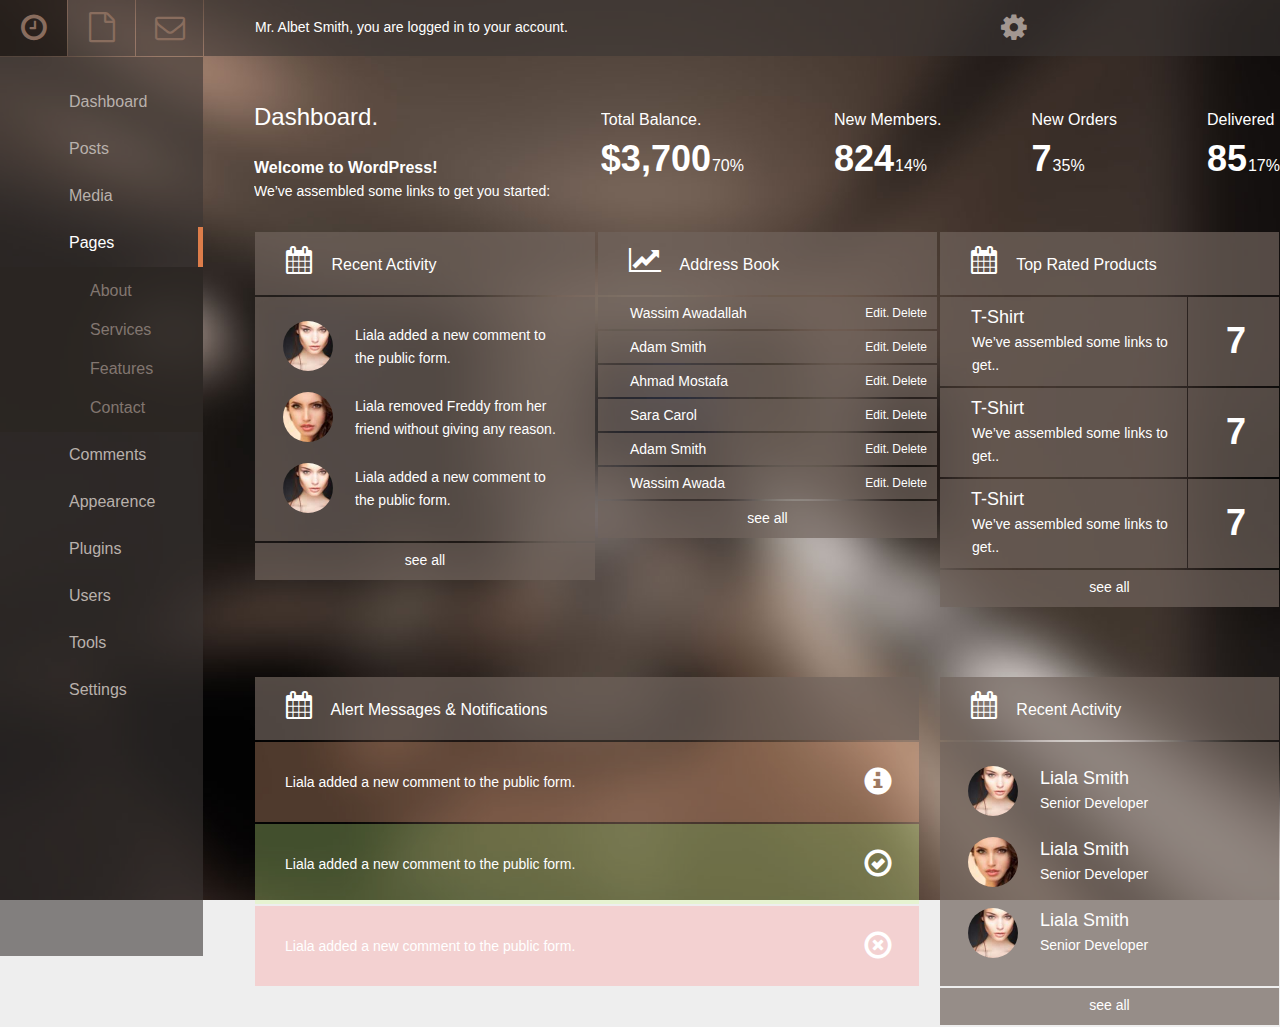
==== index.html @ b03a4c4f "admin_panel_v0.01_alpha" ====
<!DOCTYPE html>
<html>
<head>
	<meta charset="utf-8">
	<meta name="viewport" content="width=device-width, initial-scale=1.0">
	<title>Project Title</title>
	<link rel="stylesheet" href="css/bootstrap.css">
	<link rel="stylesheet" href="css/bootstrap-extended.css">
	<link rel="stylesheet" href="css/main.css">
</head>
<body>
	<div id="wrapper">
		<header id="header">
			<div class="buttons text-center">
				<a href="#" class="fa fa-clock-o"></a>
				<a href="#" class="fa fa-file-o"></a>
				<a href="#" class="fa fa-envelope-o"></a>
			</div>
			<div class="holder">
				<p>Mr. Albet Smith, you are logged in to your account.</p>
				<div class="dropdown text-center">
					<a id="dLabel" class="fa fa-cog" type="button" data-toggle="dropdown" aria-haspopup="true" aria-expanded="false">
					</a>
					<ul class="dropdown-menu" aria-labelledby="dLabel">
						<li><a href="#">Edit Profile</a></li>
						<li><a href="#">Logout</a></li>
					</ul>
				</div>
			</div>
		</header>
		<main id="main">
			<aside id="aside">
				<ul class="navAside">
					<li class="select">
						<a href="#">Dashboard</a>
						<ul class="inner-nav">
							<li><a href="#">About</a></li>
							<li><a href="#">Services</a></li>
							<li><a href="#">Features</a></li>
							<li><a href="#">Contact</a></li>
						</ul>
					</li>
					<li class="select">
						<a href="#">Posts</a>
						<ul class="inner-nav">
							<li><a href="#">About</a></li>
							<li><a href="#">Services</a></li>
							<li><a href="#">Features</a></li>
							<li><a href="#">Contact</a></li>
						</ul>
					</li>
					<li class="select">
						<a href="#">Media</a>
						<ul class="inner-nav">
							<li><a href="#">About</a></li>
							<li><a href="#">Services</a></li>
							<li><a href="#">Features</a></li>
							<li><a href="#">Contact</a></li>
						</ul>
					</li>
					<li class="select active">
						<a href="#">Pages</a>
						<ul class="inner-nav">
							<li><a href="#">About</a></li>
							<li><a href="#">Services</a></li>
							<li><a href="#">Features</a></li>
							<li><a href="#">Contact</a></li>
						</ul>
					</li>
					<li class="select">
						<a href="#">Comments</a>
						<ul class="inner-nav">
							<li><a href="#">About</a></li>
							<li><a href="#">Services</a></li>
							<li><a href="#">Features</a></li>
							<li><a href="#">Contact</a></li>
						</ul>
					</li>
					<li class="select">
						<a href="#">Appearence</a>
						<ul class="inner-nav">
							<li><a href="#">About</a></li>
							<li><a href="#">Services</a></li>
							<li><a href="#">Features</a></li>
							<li><a href="#">Contact</a></li>
						</ul>
					</li>
					<li class="select">
						<a href="#">Plugins</a>
						<ul class="inner-nav">
							<li><a href="#">About</a></li>
							<li><a href="#">Services</a></li>
							<li><a href="#">Features</a></li>
							<li><a href="#">Contact</a></li>
						</ul>
					</li>
					<li class="select">
						<a href="#">Users</a>
						<ul class="inner-nav">
							<li><a href="#">About</a></li>
							<li><a href="#">Services</a></li>
							<li><a href="#">Features</a></li>
							<li><a href="#">Contact</a></li>
						</ul>
					</li>
					<li class="select">
						<a href="#">Tools</a>
						<ul class="inner-nav">
							<li><a href="#">About</a></li>
							<li><a href="#">Services</a></li>
							<li><a href="#">Features</a></li>
							<li><a href="#">Contact</a></li>
						</ul>
					</li>
					<li class="select">
						<a href="#">Settings</a>
						<ul class="inner-nav">
							<li><a href="#">About</a></li>
							<li><a href="#">Services</a></li>
							<li><a href="#">Features</a></li>
							<li><a href="#">Contact</a></li>
						</ul>
					</li>
				</ul>
			</aside>
			<div id="content">
				<header class="hedaerPage">
					<div class="pageCaption">
						<h1>Dashboard.</h1>
						<h3>Welcome to WordPress!</h3>
						<p>We’ve assembled some links to get you started:</p>
					</div>
					<div class="mainFacts">
						<div class="monitoring">
							<h3>Total Balance.</h3>
							<b>$3,700</b><small>70%</small>
						</div>
						<div class="monitoring">
							<h3>New Members.</h3>
							<b>824</b><small>14%</small>
						</div>
						<div class="monitoring">
							<h3>New Orders</h3>
							<b>7</b><small>35%</small>
						</div>
						<div class="monitoring">
							<h3>Delivered</h3>
							<b>85</b><small>17%</small>
						</div>
					</div>
				</header>				
				<div class="tableHolder">
					<table>
						<thead>
							<tr>
								<td colspan="2"><i class="fa fa-calendar"></i> Recent Activity</td>
							</tr> 
						</thead>
						<tfoot class="text-center">
							<tr>
								<td colspan="2"><a href="#">see all</a></td>
							</tr>
						</tfoot>
						<tbody>
							<tr>
								<td>
									<div class="post">
										<img src="images/face1.jpg" alt="">
										<p>Liala added a new comment to the public form.</p>
									</div>
									<div class="post">
										<img src="images/face2.jpg" alt="">
										<p>Liala removed Freddy from her friend without giving any reason.</p>
									</div>
									<div class="post">
										<img src="images/face1.jpg" alt="">
										<p>Liala added a new comment to the public form.</p>
									</div>
								</td>
							</tr>
						</tbody>
					</table>

					<table>
						<thead>
							<tr>
								<td colspan="2"><i class="fa fa-line-chart"></i> Address Book</td>
							</tr> 
						</thead>
						<tfoot class="text-center">
							<tr>
								<td colspan="2"><a href="#">see all</a></td>
							</tr>
						</tfoot>
						<tbody>
							<tr>
								<td>Wassim Awadallah <a href="#">Delete</a><a href="#">Edit. </a></td>
							</tr>
							<tr>
								<td>Adam Smith <a href="#">Delete</a><a href="#">Edit. </a></td>
							</tr>
							<tr>
								<td>Ahmad Mostafa <a href="#">Delete</a><a href="#">Edit. </a></td>
							</tr>
							<tr>
								<td>Sara Carol <a href="#">Delete</a><a href="#">Edit. </a></td>
							</tr>
							<tr>
								<td>Adam Smith <a href="#">Delete</a><a href="#">Edit. </a></td>
							</tr>
							<tr>
								<td>Wassim Awada <a href="#">Delete</a><a href="#">Edit. </a></td>
							</tr>
						</tbody>
					</table>


					<table>
						<thead>
							<tr>
								<td colspan="2"><i class="fa fa-calendar"></i> Top Rated Products</td>
							</tr> 
						</thead>
						<tfoot class="text-center">
							<tr>
								<td colspan="2"><a href="#">see all</a></td>
							</tr>
						</tfoot>
						<tbody>
							<tr>
								<td><big>T-Shirt</big><small>We’ve assembled some links to get..</small></td>
								<td class="num">7</td>
							</tr>
							<tr>
								<td><big>T-Shirt</big><small>We’ve assembled some links to get..</small></td>
								<td class="num">7</td>
							</tr>
							<tr>
								<td><big>T-Shirt</big><small>We’ve assembled some links to get..</small></td>
								<td class="num">7</td>
							</tr>
						</tbody>
					</table>
				</div>
				<div class="informers">
					<table class="alerts">
						<thead>
							<tr>
								<td colspan="2"><i class="fa fa-calendar"></i> Alert Messages &amp; Notifications</td>
							</tr> 
						</thead>
						<tbody>
							<tr>
								<td class="info">Liala added a new comment to the public form.<span class="glyphicon glyphicon-info-sign" aria-hidden="true"></span></td>
							</tr>
							<tr>
								<td class="success">Liala added a new comment to the public form.<span class="glyphicon glyphicon-ok-circle" aria-hidden="true"></span></td>
							</tr>
							<tr>
								<td class="alarm">Liala added a new comment to the public form.<span class="glyphicon glyphicon-remove-circle" aria-hidden="true"></span></td>
							</tr>
						</tbody>
					</table>
					<table>
						<thead>
							<tr>
								<td colspan="2"><i class="fa fa-calendar"></i> Recent Activity</td>
							</tr> 
						</thead>
						<tfoot class="text-center">
							<tr>
								<td colspan="2"><a href="#">see all</a></td>
							</tr>
						</tfoot>
						<tbody>
							<tr>
								<td>
									<div class="post">
										<img src="images/face1.jpg" alt="">
										<p class="name">Liala Smith</p>
										<p>Senior Developer</p>
									</div>
									<div class="post">
										<img src="images/face2.jpg" alt="">
										<p class="name">Liala Smith</p>
										<p>Senior Developer</p>
									</div>
									<div class="post">
										<img src="images/face1.jpg" alt="">
										<p class="name">Liala Smith</p>
										<p>Senior Developer</p>
									</div>
								</td>
							</tr>
						</tbody>
					</table>
				</div>
			</div>
		</main>
	</div>
	<script src="js/jquery-1.11.2.min.js"></script>
	<script src="js/bootstrap.min.js"></script>
	<script src="js/nativemultiple.jquery.min.js"></script>
	<script src="js/jquery.main.js"></script>
	<!--[if lt IE 9]>
    <script src="//html5shiv.googlecode.com/svn/trunk/html5.js"></script>
    <![endif]-->
</body>
</html>
---- css/main.css ----
@import url("../css/bootstrap.css");
@import url("../css/font-awesome.css");
@import url("../css/slider.css");
.clearfix:after {
  content: '';
  display: block;
  clear: both; }

.ellipsis {
  white-space: nowrap;
  /* 1 */
  text-overflow: ellipsis;
  /* 2 */
  overflow: hidden; }

a {
  outline: none !important; }

html, body {
  height: 100%; }

body {
  background-image: url(../images/background.jpg);
  background-attachment: fixed;
  background-size: cover;
  color: #fff;
  font: 14px/23px Arial, Helvetica Neue, Helvetica, sans-serif; }

.a-btn {
  display: inline-block;
  padding: 9px 30px;
  border-radius: 2px;
  font: 14px/23px Arial, Helvetica Neue, Helvetica, sans-serif;
  color: #fff;
  margin-bottom: 10px; }
  .a-btn:hover {
    color: #fff; }
  .a-btn.a-btn-orange {
    background: #9c918a; }
  .a-btn.a-btn-light-orange {
    padding: 9px 30px 6px;
    border-bottom: 3px solid #9c918a;
    background: #b0a7a1; }
    .a-btn.a-btn-light-orange:hover {
      text-decoration: none;
      background: #9c918a; }
  .a-btn.a-btn-lighter-orange {
    color: #433a35;
    padding: 9px 30px 6px;
    border-bottom: 3px solid #9c918a;
    background: #e3e0de; }
    .a-btn.a-btn-lighter-orange:hover {
      text-decoration: none;
      background: #9c918a; }
  .a-btn.a-btn-cyan {
    background: #8a9c9a; }
  .a-btn.a-btn-light-cyan {
    padding: 9px 30px 6px;
    border-bottom: 3px solid #8a9c9a;
    background: #a1b0ae; }
    .a-btn.a-btn-light-cyan:hover {
      text-decoration: none;
      background: #8a9c9a; }
  .a-btn.a-btn-lighter-cyan {
    color: #433a35;
    padding: 9px 30px 6px;
    border-bottom: 3px solid #8a9c9a;
    background: #dee3e3; }
    .a-btn.a-btn-lighter-cyan:hover {
      text-decoration: none;
      background: #8a9c9a; }
  .a-btn.a-btn-violet {
    background: #958a9c; }
  .a-btn.a-btn-light-violet {
    padding: 9px 30px 6px;
    border-bottom: 3px solid #958a9c;
    background: #aaa1b0; }
    .a-btn.a-btn-light-violet:hover {
      text-decoration: none;
      background: #958a9c; }
  .a-btn.a-btn-lighter-violet {
    color: #433a35;
    padding: 9px 30px 6px;
    border-bottom: 3px solid #958a9c;
    background: #e1dee3; }
    .a-btn.a-btn-lighter-violet:hover {
      text-decoration: none;
      background: #958a9c; }
  .a-btn.a-btn-green {
    background: #6b9371; }
  .a-btn.a-btn-light-green {
    padding: 9px 30px 6px;
    border-bottom: 3px solid #6b9371;
    background: #80a988; }
    .a-btn.a-btn-light-green:hover {
      text-decoration: none;
      background: #6b9371; }
  .a-btn.a-btn-lighter-green {
    color: #433a35;
    padding: 9px 30px 6px;
    border-bottom: 3px solid #6b9371;
    background: #b8e1c3; }
    .a-btn.a-btn-lighter-green:hover {
      text-decoration: none;
      background: #6b9371; }
  .a-btn.a-btn-bordered-xs {
    border: 1px solid #9c918a;
    padding: 8px 29px; }
  .a-btn.a-btn-bordered-sm {
    border: 2px solid #9c918a;
    padding: 7px 28px; }
  .a-btn.a-btn-bordered-md {
    border: 3px solid #9c918a;
    padding: 6px 27px; }
  .a-btn.a-btn-bordered-lg {
    border: 5px solid #9c918a;
    padding: 4px 25px; }
  .a-btn.shadow {
    -ms-box-shadow: 0px 2px 0px 0px rgba(66, 58, 53, 0.2);
    -o-box-shadow: 0px 2px 0px 0px rgba(66, 58, 53, 0.2);
    box-shadow: 0px 2px 0px 0px rgba(66, 58, 53, 0.2); }
  .a-btn.a-btn-danger {
    background: #936b6b; }
    .a-btn.a-btn-danger:hover {
      background: #a00; }

.checkbox {
  display: none; }
  .checkbox + label {
    cursor: pointer;
    position: relative;
    width: 21px;
    height: 20px;
    border: 1px solid #9c918a;
    border-radius: 2px;
    -ms-box-shadow: inset 0px 2px 0px 0px rgba(255, 255, 255, 0.05), 0px 2px 0px 0px rgba(66, 58, 53, 0.2);
    -o-box-shadow: inset 0px 2px 0px 0px rgba(255, 255, 255, 0.05), 0px 2px 0px 0px rgba(66, 58, 53, 0.2);
    box-shadow: inset 0px 2px 0px 0px rgba(255, 255, 255, 0.05), 0px 2px 0px 0px rgba(66, 58, 53, 0.2); }
    .checkbox + label:hover:before {
      background: rgba(67, 58, 53, 0.3); }
    .checkbox + label:before {
      content: "";
      width: 9px;
      height: 8px;
      top: 5px;
      left: 5px;
      position: absolute;
      border-radius: 1px; }
  .checkbox:checked + label:before {
    content: "";
    background: #b8e1c3; }

.radio {
  display: none; }
  .radio + label {
    cursor: pointer;
    position: relative;
    width: 20px;
    height: 20px;
    border: 1px solid #9c918a;
    border-radius: 50%;
    -ms-box-shadow: inset 0px 2px 0px 0px rgba(255, 255, 255, 0.05), 0px 2px 0px 0px rgba(66, 58, 53, 0.2);
    -o-box-shadow: inset 0px 2px 0px 0px rgba(255, 255, 255, 0.05), 0px 2px 0px 0px rgba(66, 58, 53, 0.2);
    box-shadow: inset 0px 2px 0px 0px rgba(255, 255, 255, 0.05), 0px 2px 0px 0px rgba(66, 58, 53, 0.2); }
    .radio + label:hover:before {
      background: rgba(67, 58, 53, 0.3); }
    .radio + label:before {
      content: "";
      width: 12px;
      height: 12px;
      position: absolute;
      border-radius: 50%;
      top: 3px;
      left: 3px; }
  .radio:checked + label:before {
    content: "";
    background: #b8e1c3; }

.switch {
  display: none; }
  .switch.switch:checked + label:before {
    right: 0px;
    background: #b8e1c3; }
  .switch.switch + label {
    position: relative;
    display: inline-block;
    overflow: hidden;
    cursor: pointer;
    width: 70px;
    height: 28px;
    padding: 0;
    border: 1px solid #9c918a;
    border-radius: 2px;
    background-color: transparent;
    -webkit-transition: background-color 0.2s ease-in;
    transition: background-color 0.2s ease-in;
    -ms-box-shadow: inset 0px 2px 0px 0px rgba(255, 255, 255, 0.05), 0px 2px 0px 0px rgba(66, 58, 53, 0.2);
    -o-box-shadow: inset 0px 2px 0px 0px rgba(255, 255, 255, 0.05), 0px 2px 0px 0px rgba(66, 58, 53, 0.2);
    box-shadow: inset 0px 2px 0px 0px rgba(255, 255, 255, 0.05), 0px 2px 0px 0px rgba(66, 58, 53, 0.2); }
    .switch.switch + label:before {
      content: "";
      display: block;
      width: 33px;
      height: 22px;
      margin: 2px;
      background: #9c918a;
      position: absolute;
      top: 0;
      bottom: 0;
      right: 31px;
      border-radius: 2px;
      -webkit-transition: all 0.2s ease-in 0s;
      transition: all 0.2s ease-in 0s;
      -ms-box-shadow: 0px 2px 0px 0px rgba(66, 58, 53, 0.2);
      -o-box-shadow: 0px 2px 0px 0px rgba(66, 58, 53, 0.2);
      box-shadow: 0px 2px 0px 0px rgba(66, 58, 53, 0.2); }

#wrapper {
  height: 100%; }

#header {
  font-size: 0;
  line-height: 0; }
  #header a {
    width: 67px;
    line-height: 56px;
    margin-right: 1px;
    font-size: 30px;
    text-decoration: none;
    color: #896d5e;
    background: rgba(59, 54, 51, 0.6); }
    #header a:hover {
      background: rgba(28, 23, 20, 0.8); }
  #header .buttons {
    float: left; }
  #header .holder {
    overflow: hidden;
    font: 14px/23px Arial, Helvetica Neue, Helvetica, sans-serif;
    color: #fff;
    background: rgba(59, 54, 51, 0.6);
    padding-right: 233px; }
    #header .holder p {
      float: left;
      padding: 16px 51px 7px; }
    #header .holder .dropdown {
      position: static;
      float: right;
      cursor: pointer; }
      #header .holder .dropdown a {
        margin-right: 0;
        background: none;
        color: #a29791; }
      #header .holder .dropdown:hover {
        background: rgba(28, 23, 20, 0.8); }
      #header .holder .dropdown.open {
        background: rgba(28, 23, 20, 0.8); }
      #header .holder .dropdown .dropdown-menu {
        border: 0 none;
        border-radius: 0;
        box-shadow: unset;
        left: auto;
        margin: 0;
        padding: 0;
        right: 233px;
        top: auto;
        background: rgba(28, 23, 20, 0.8); }
        #header .holder .dropdown .dropdown-menu a {
          font: 16px/47px Arial, Helvetica Neue, Helvetica, sans-serif;
          width: 100%; }
          #header .holder .dropdown .dropdown-menu a:hover {
            border-right: 5px solid #dd7d4a; }

#main {
  position: relative;
  height: 100%; }

#aside {
  width: 203px;
  margin: 1px 1px 0 0;
  padding: 0;
  position: absolute;
  top: 0;
  bottom: 0;
  left: 0;
  background-color: rgba(59, 54, 51, 0.6); }
  #aside .navAside {
    list-style: none;
    margin: 0;
    padding: 29px 0 0 0; }
    #aside .navAside li {
      margin: 0;
      padding: 0 0 7px 0;
      display: block; }
      #aside .navAside li a {
        font: 16px/47px Arial, Helvetica Neue, Helvetica, sans-serif;
        width: 100%;
        padding: 8px 0 16px 69px;
        background: none;
        color: #b9b1ac;
        outline: none;
        line-height: 1;
        display: block; }
        #aside .navAside li a:focus, #aside .navAside li a:hover {
          text-decoration: none; }
      #aside .navAside li:hover > a {
        border-right: 5px solid #dd7d4a;
        color: #fff; }
    #aside .navAside > li.active > a {
      border-right: 5px solid #dd7d4a;
      color: white; }
    #aside .navAside > li.active .inner-nav {
      display: block; }
    #aside .navAside .icon-li1 {
      background: url(../images/icon_li1.png) no-repeat 30px 6px; }
    #aside .navAside .icon-li2 {
      background: url(../images/icon_li2.png) no-repeat 30px 6px; }
    #aside .navAside .icon-li3 {
      background: url(../images/icon_li3.png) no-repeat 30px 6px; }
    #aside .navAside .icon-li4 {
      background: url(../images/icon_li4.png) no-repeat 30px 6px; }
    #aside .navAside .icon-li5 {
      background: url(../images/icon_li5.png) no-repeat 30px 6px; }
    #aside .navAside .icon-li6 {
      background: url(../images/icon_li6.png) no-repeat 30px 6px; }
    #aside .navAside .icon-li7 {
      background: url(../images/icon_li7.png) no-repeat 30px 6px; }
    #aside .navAside .icon-li8 {
      background: url(../images/icon_li8.png) no-repeat 30px 6px; }
    #aside .navAside .icon-li9 {
      background: url(../images/icon_li9.png) no-repeat 30px 6px; }
    #aside .navAside .icon-li10 {
      background: url(../images/icon_li10.png) no-repeat 30px 6px; }
  #aside .inner-nav {
    display: none;
    list-style: none;
    margin: 0;
    padding: 4px 0;
    background-color: rgba(42, 37, 34, 0.8); }
    #aside .inner-nav li {
      margin: 1px 0;
      padding: 0; }
      #aside .inner-nav li a {
        color: #827670;
        padding: 11px 0 11px 90px;
        border: none; }
        #aside .inner-nav li a:hover {
          text-decoration: underline;
          border: none; }
        #aside .inner-nav li a:active {
          border: none; }

#content {
  padding: 49px 0 0 254px;
  max-width: 1369px;
  margin: 0; }
  #content .hedaerPage {
    overflow: hidden;
    margin: 0 0 17px 0; }
    #content .hedaerPage .pageCaption {
      float: left; }
      #content .hedaerPage .pageCaption h1 {
        margin: 0 0 7px 0;
        padding: 0;
        font-size: 24px;
        line-height: 1; }
      #content .hedaerPage .pageCaption h3 {
        margin: 0 0 0 0;
        padding: 23px 0 3px 0;
        font-size: 16px;
        font-weight: bold; }
    #content .hedaerPage .mainFacts {
      float: right;
      overflow: hidden;
      padding: 6px 0 0 0; }
      #content .hedaerPage .mainFacts .monitoring {
        text-align: left;
        float: left;
        margin: 0 0 0 90px; }
        #content .hedaerPage .mainFacts .monitoring:first-child {
          margin: 0; }
        #content .hedaerPage .mainFacts .monitoring h3 {
          margin: 0 0 12px 0;
          padding: 0;
          font-size: 16px; }
        #content .hedaerPage .mainFacts .monitoring b {
          font-weight: bold;
          font-size: 36px;
          line-height: 1; }
        #content .hedaerPage .mainFacts .monitoring small {
          font-size: 16px;
          margin: 0 0 0 1px;
          line-height: 1; }
  #content .tableHolder {
    font-size: 0;
    margin-bottom: 66px; }
  #content table {
    width: 33.333333%;
    display: inline-table;
    vertical-align: top;
    border-collapse: separate;
    border-spacing: 1px 2px;
    padding-left: 1px;
    font: 14px/32px Arial, Helvetica Neue, Helvetica, sans-serif; }
    #content table:first-child {
      padding-left: 0; }
    #content table i {
      font-size: 28px;
      margin-right: 15px; }
    #content table thead {
      font: 16px/61px Arial, Helvetica Neue, Helvetica, sans-serif; }
      #content table thead td {
        color: #fff;
        padding: 2px 0 0 31px; }
    #content table tfoot a {
      font: 14px/34px Arial, Helvetica Neue, Helvetica, sans-serif;
      color: #fff;
      float: none; }
    #content table tfoot td {
      padding: 0 0 3px 0; }
    #content table tbody {
      padding-right: 16px; }
      #content table tbody a {
        float: right;
        font-size: 12px;
        color: #fff;
        margin-right: 3px; }
        #content table tbody a:first-child {
          margin-right: 0; }
      #content table tbody big {
        display: block;
        font-size: 18px;
        line-height: normal;
        margin: 10px 0px 3px -1px; }
      #content table tbody small {
        font: 14px/23px Arial, Helvetica Neue, Helvetica, sans-serif;
        display: block;
        margin-bottom: 9px; }
      #content table tbody .num {
        padding: 0 33px 0 38px;
        font: 36px/normal Arial, Helvetica Neue, Helvetica, sans-serif;
        font-weight: bold; }
    #content table td {
      color: #fff;
      padding: 0 10px 0 32px;
      background: rgba(112, 100, 93, 0.7); }
    #content table .post {
      width: 100%;
      overflow: hidden;
      margin: 21px 0 0 -4px;
      font: 14px/23px Arial, Helvetica Neue, Helvetica, sans-serif; }
      #content table .post img {
        width: 50px;
        height: 50px;
        border-radius: 50%;
        float: left;
        margin: 0 22px 0 0; }
      #content table .post p {
        margin: 0;
        vertical-align: middle;
        padding: 3px 16px 0 0; }
      #content table .post:first-child {
        margin-top: 24px; }
      #content table .post:last-child {
        margin-bottom: 28px; }
  #content .informers {
    font-size: 0; }
    #content .informers .post p {
      padding: 1px; }
  #content .alerts {
    width: 64.9%;
    margin-right: 1.76%; }
    #content .alerts span {
      font-size: 28px;
      float: right;
      padding: 25px 17px 0; }
    #content .alerts tbody td {
      line-height: 80px;
      padding: 0 10px 0 30px; }
  #content .name {
    font: 18px/23px Arial, Helvetica Neue, Helvetica, sans-serif; }
  #content .info {
    background: rgba(255, 185, 143, 0.3); }
  #content .success {
    background: rgba(212, 255, 143, 0.3); }
  #content .alarm {
    background: rgba(255, 143, 143, 0.3); }
  #content .sectionPage {
    padding: 38px 0 0 0; }
  #content .box-holder {
    display: inline-block;
    vertical-align: top;
    padding: 0 16px 30px 0; }
    #content .box-holder.lg {
      width: 66.5%;
      max-width: 738px; }
    #content .box-holder.sm {
      width: 33.5%;
      max-width: 370px;
      padding: 0 0 30px 0; }
    #content .box-holder > h3 {
      margin: 0 0 2px 0;
      padding: 23px 30px 23px 76px;
      background: rgba(112, 100, 93, 0.5) url(../images/icon_head.png) no-repeat 30px 20px;
      font-size: 16px; }
    #content .box-holder .box-content {
      background-color: rgba(112, 100, 93, 0.5);
      padding: 32px 30px 27px 30px;
      min-height: 299px; }
      #content .box-holder .box-content img {
        display: block;
        height: auto; }
      #content .box-holder .box-content .position1 {
        padding: 0 0 0 10px; }
      #content .box-holder .box-content .position2 {
        padding: 5px 0 0 0; }
      #content .box-holder .box-content .position3 {
        padding: 8px 0 0 0; }
    #content .box-holder .prg-bars {
      list-style: none;
      margin: 0;
      padding: 9px 17px 0 17px; }
      #content .box-holder .prg-bars li {
        padding: 0;
        margin: 0;
        overflow: hidden; }
      #content .box-holder .prg-bars li + li {
        margin: 20px 0 0 0; }
      #content .box-holder .prg-bars h3 {
        font-size: 16px;
        line-height: 31px;
        width: 28%;
        float: left;
        margin: 0;
        padding: 0; }
      #content .box-holder .prg-bars .progresbar {
        width: 72%;
        float: right;
        padding: 1px;
        border: 1px solid #9c918a;
        border-radius: 2px;
        overflow: hidden; }
        #content .box-holder .prg-bars .progresbar .progres {
          float: left;
          line-height: 1;
          height: 27px;
          margin: 0 10px 0 0; }
          #content .box-holder .prg-bars .progresbar .progres.orbar {
            width: 37%;
            background-color: #dd7d4a; }
          #content .box-holder .prg-bars .progresbar .progres.yelbar {
            width: 48.5%;
            background-color: #dddb4a; }
          #content .box-holder .prg-bars .progresbar .progres.bluebar {
            width: 46.1%;
            background-color: #4aaedd; }
          #content .box-holder .prg-bars .progresbar .progres.redbar {
            width: 66%;
            background-color: #dd4a4a; }
        #content .box-holder .prg-bars .progresbar strong {
          display: block;
          font-size: 16px;
          margin: 0;
          padding: 0;
          line-height: 27px;
          font-weight: normal; }
  #content form {
    max-width: 1089px; }
    #content form input, #content form textarea {
      background-color: transparent;
      border: 1px solid #9c918a;
      border-radius: 1px;
      font-size: 14px;
      line-height: 23px;
      color: #fff; }
    #content form input[type='text'] {
      width: 100%;
      margin: 0 0 20px 0;
      padding: 7px 15px 9px; }
    #content form textarea {
      width: 100%;
      height: 259px;
      margin: -1px 0 21px 0;
      padding: 15px; }
    #content form #publish-btn {
      padding: 7px 26px 8px;
      margin: 0 10px 20px 0;
      color: rgba(255, 255, 255, 0.6); }
    #content form #save-btn {
      padding: 7px 17px 8px;
      margin: 0 0 20px 0;
      color: rgba(255, 255, 255, 0.6); }
    #content form #publish-btn:hover, #content form #save-btn:hover {
      color: white;
      border-color: white;
      -ms-box-shadow: inset, 0px, 5px, 4px, #635349;
      -o-box-shadow: inset, 0px, 5px, 4px, #635349;
      box-shadow: inset, 0px, 5px, 4px, #635349; }
    #content form .text-edit {
      list-style: none;
      margin: 0;
      padding: 14px 29px 11px;
      border: 1px solid #9c918a; }
      #content form .text-edit li {
        display: inline-block;
        margin: 0 12px 0 0;
        padding: 0; }
        #content form .text-edit li a {
          display: block;
          width: 16px;
          height: 16px;
          background: url(../images/icon_instrument1.png) no-repeat 0 0;
          outline: none;
          text-decoration: none;
          opacity: 0.8; }
          #content form .text-edit li a:hover {
            text-decoration: none;
            opacity: 1; }
        #content form .text-edit li .icon-instrument2 {
          background: url(../images/icon_instrument2.png) no-repeat 0 0; }
        #content form .text-edit li .icon-instrument3 {
          background: url(../images/icon_instrument3.png) no-repeat 0 0; }
        #content form .text-edit li .icon-instrument4 {
          background: url(../images/icon_instrument4.png) no-repeat 0 0; }
        #content form .text-edit li .icon-instrument5 {
          background: url(../images/icon_instrument5.png) no-repeat 0 0; }
        #content form .text-edit li .icon-instrument6 {
          background: url(../images/icon_instrument6.png) no-repeat 0 0; }
        #content form .text-edit li .icon-instrument7 {
          background: url(../images/icon_instrument7.png) no-repeat 0 0; }
        #content form .text-edit li .icon-instrument8 {
          background: url(../images/icon_instrument8.png) no-repeat 0 0; }
        #content form .text-edit li .icon-instrument9 {
          background: url(../images/icon_instrument9.png) no-repeat 0 0; }
        #content form .text-edit li .icon-instrument10 {
          background: url(../images/icon_instrument10.png) no-repeat 0 0; }
  #content .btnHolder {
    width: 50%;
    font-size: 0; }
    #content .btnHolder .btnHolderInner {
      max-width: 20%;
      display: inline-block;
      padding: 47px 17px 55px; }
  #content .inputHolder {
    height: 300px; }
/*# sourceMappingURL=main.css.map */
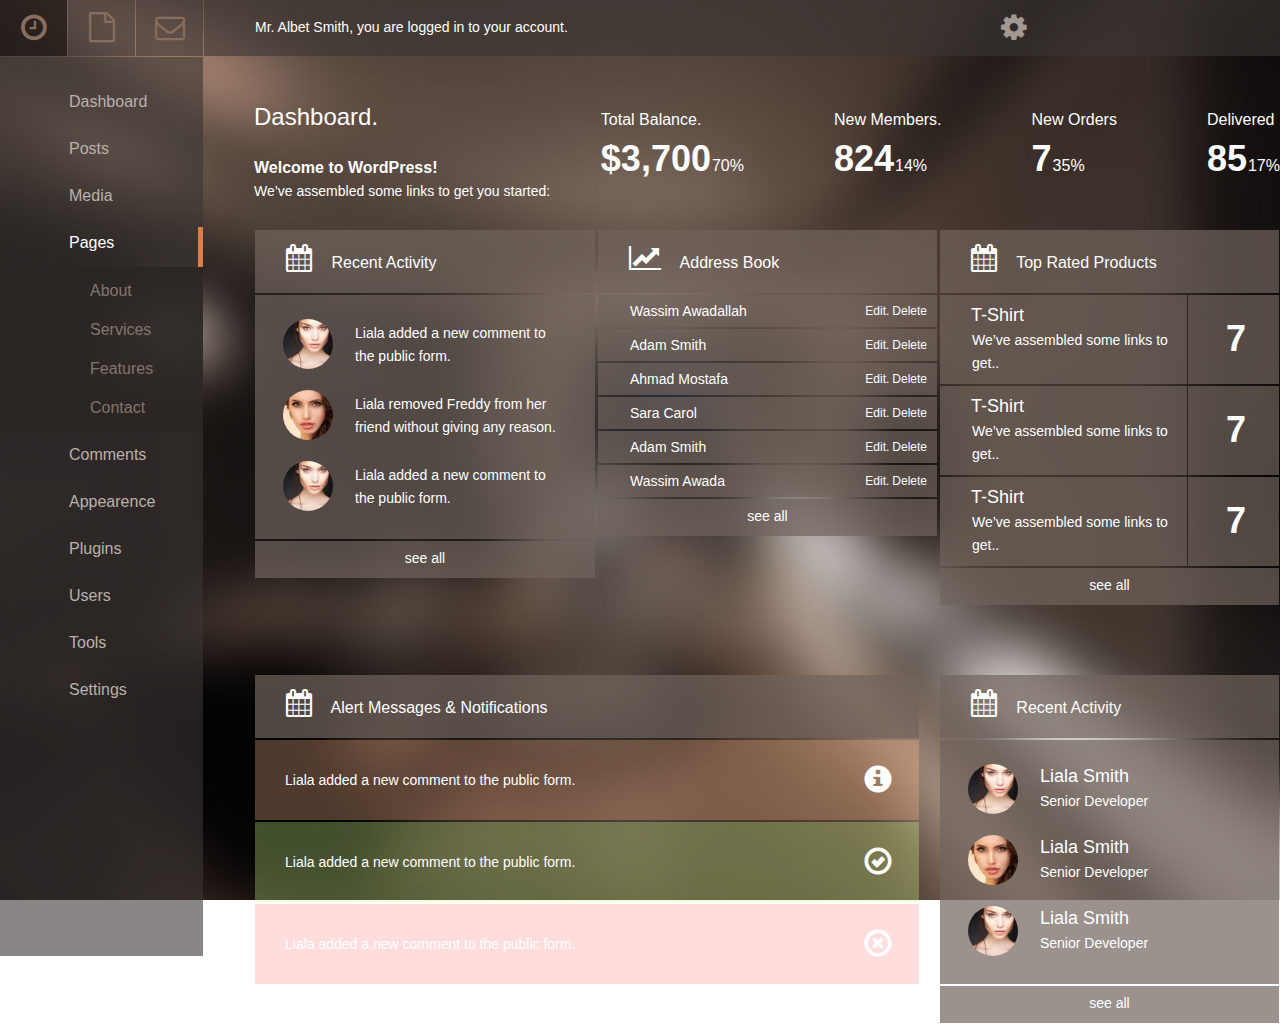
==== commit 3f63f9f2: "finish all sliders" ====
--- a/index.html
+++ b/index.html
@@ -265,7 +265,7 @@
 						<thead>
 							<tr>
 								<td colspan="2"><i class="fa fa-calendar"></i> Recent Activity</td>
-							</tr> 
+							</tr>
 						</thead>
 						<tfoot class="text-center">
 							<tr>
@@ -302,8 +302,5 @@
 	<script src="js/bootstrap.min.js"></script>
 	<script src="js/nativemultiple.jquery.min.js"></script>
 	<script src="js/jquery.main.js"></script>
-	<!--[if lt IE 9]>
-    <script src="//html5shiv.googlecode.com/svn/trunk/html5.js"></script>
-    <![endif]-->
 </body>
 </html>--- a/css/main.css
+++ b/css/main.css
@@ -1,6 +1,6 @@
-@import url("../css/bootstrap.css");
+@import url("../css/bootstrap-extended.css");
 @import url("../css/font-awesome.css");
-@import url("../css/slider.css");
+@import url("../css/jquery-ui.css");
 .clearfix:after {
   content: '';
   display: block;
@@ -20,8 +20,7 @@
   height: 100%; }
 
 body {
-  background-image: url(../images/background.jpg);
-  background-attachment: fixed;
+  background: fixed url(../images/background.jpg);
   background-size: cover;
   color: #fff;
   font: 14px/23px Arial, Helvetica Neue, Helvetica, sans-serif; }
@@ -116,9 +115,9 @@
     border: 5px solid #9c918a;
     padding: 4px 25px; }
   .a-btn.shadow {
-    -ms-box-shadow: 0px 2px 0px 0px rgba(66, 58, 53, 0.2);
-    -o-box-shadow: 0px 2px 0px 0px rgba(66, 58, 53, 0.2);
-    box-shadow: 0px 2px 0px 0px rgba(66, 58, 53, 0.2); }
+    -ms-box-shadow: inset 0px 2px 0px 0px rgba(255, 255, 255, 0.05), 0px 2px 0px 0px rgba(66, 58, 53, 0.2);
+    -o-box-shadow: inset 0px 2px 0px 0px rgba(255, 255, 255, 0.05), 0px 2px 0px 0px rgba(66, 58, 53, 0.2);
+    box-shadow: inset 0px 2px 0px 0px rgba(255, 255, 255, 0.05), 0px 2px 0px 0px rgba(66, 58, 53, 0.2); }
   .a-btn.a-btn-danger {
     background: #936b6b; }
     .a-btn.a-btn-danger:hover {
@@ -179,7 +178,7 @@
 .switch {
   display: none; }
   .switch.switch:checked + label:before {
-    right: 0px;
+    right: 0;
     background: #b8e1c3; }
   .switch.switch + label {
     position: relative;
@@ -214,6 +213,79 @@
       -ms-box-shadow: 0px 2px 0px 0px rgba(66, 58, 53, 0.2);
       -o-box-shadow: 0px 2px 0px 0px rgba(66, 58, 53, 0.2);
       box-shadow: 0px 2px 0px 0px rgba(66, 58, 53, 0.2); }
+
+.ui-widget-content {
+  border: 1px solid #9c918a;
+  height: 11px;
+  background: transparent; }
+
+.slider .ui-widget-header {
+  background: #b8e1c3;
+  height: auto;
+  left: 1px;
+  top: 1px;
+  bottom: 1px;
+  border-radius: 0; }
+
+.slider .ui-slider-handle {
+  width: 15px;
+  height: 19px;
+  border: 0;
+  border-radius: 1px;
+  background: #9c918a;
+  -ms-box-shadow: inset 0px 2px 0px 0px rgba(255, 255, 255, 0.05), 0px 2px 0px 0px rgba(66, 58, 53, 0.2);
+  -o-box-shadow: inset 0px 2px 0px 0px rgba(255, 255, 255, 0.05), 0px 2px 0px 0px rgba(66, 58, 53, 0.2);
+  box-shadow: inset 0px 2px 0px 0px rgba(255, 255, 255, 0.05), 0px 2px 0px 0px rgba(66, 58, 53, 0.2); }
+
+.sliderRange .ui-widget-header {
+  background: rgba(10, 10, 10, 0.5);
+  height: auto;
+  left: 1px;
+  top: 1px;
+  bottom: 1px;
+  border-radius: 0; }
+
+.sliderRange .ui-slider-handle {
+  width: 15px;
+  height: 19px;
+  border: 0;
+  border-radius: 1px;
+  background: #9c918a;
+  -ms-box-shadow: inset 0px 2px 0px 0px rgba(255, 255, 255, 0.05), 0px 2px 0px 0px rgba(66, 58, 53, 0.2);
+  -o-box-shadow: inset 0px 2px 0px 0px rgba(255, 255, 255, 0.05), 0px 2px 0px 0px rgba(66, 58, 53, 0.2);
+  box-shadow: inset 0px 2px 0px 0px rgba(255, 255, 255, 0.05), 0px 2px 0px 0px rgba(66, 58, 53, 0.2); }
+
+.sliderRangeWH .ui-widget-header {
+  background: #5c514a;
+  left: 1px;
+  top: 1px;
+  bottom: 1px;
+  border-radius: 0;
+  height: auto; }
+
+.sliderRangeWH .some {
+  width: 55%;
+  height: auto;
+  background: #dd7d4a;
+  position: absolute;
+  left: 1px;
+  top: 1px;
+  bottom: 1px; }
+  .sliderRangeWH .some:after {
+    height: auto;
+    width: 10px;
+    background: red; }
+
+.sliderRangeWH .ui-slider-handle {
+  width: 1px;
+  background: #5c514a;
+  margin: 0;
+  border: 0;
+  top: 1px;
+  bottom: 1px;
+  right: 2px;
+  height: auto;
+  border-radius: 0; }
 
 #wrapper {
   height: 100%; }
@@ -355,7 +427,7 @@
   margin: 0; }
   #content .hedaerPage {
     overflow: hidden;
-    margin: 0 0 17px 0; }
+    margin: 0 0 15px 0; }
     #content .hedaerPage .pageCaption {
       float: left; }
       #content .hedaerPage .pageCaption h1 {
@@ -430,7 +502,7 @@
         display: block;
         font-size: 18px;
         line-height: normal;
-        margin: 10px 0px 3px -1px; }
+        margin: 10px 0 3px -1px; }
       #content table tbody small {
         font: 14px/23px Arial, Helvetica Neue, Helvetica, sans-serif;
         display: block;
@@ -642,4 +714,96 @@
       padding: 47px 17px 55px; }
   #content .inputHolder {
     height: 300px; }
+  #content .section-posts .form-group {
+    max-width: 1112px;
+    margin: 0 0 0 0;
+    padding: 0; }
+    #content .section-posts .form-group .boxLt {
+      float: left; }
+      #content .section-posts .form-group .boxLt .dropdown {
+        display: inline-block;
+        margin: 0 6px 15px 0; }
+        #content .section-posts .form-group .boxLt .dropdown .a-btn {
+          background-color: transparent;
+          width: 195px;
+          padding: 8px 13px 8px 17px;
+          margin: 0;
+          text-align: left; }
+        #content .section-posts .form-group .boxLt .dropdown .title-dropdw {
+          padding: 0 65px 0 0; }
+        #content .section-posts .form-group .boxLt .dropdown .fa {
+          font-size: 24px;
+          line-height: 15px;
+          vertical-align: middle; }
+      #content .section-posts .form-group .boxLt .a-btn {
+        margin: 0 0 15px 0;
+        padding: 8px 31px; }
+    #content .section-posts .form-group .boxRt {
+      float: right; }
+      #content .section-posts .form-group .boxRt input[type=search] {
+        padding: 8px 13px;
+        width: 195px;
+        margin: 0 10px 15px 0; }
+      #content .section-posts .form-group .boxRt .a-btn {
+        margin: 0 0 15px 0;
+        padding: 8px 21px; }
+  #content .section-posts .table-post {
+    width: 100%;
+    max-width: 1112px;
+    font: 14px/23px Arial, Helvetica Neue, Helvetica, sans-serif;
+    border-spacing: 0 1px;
+    padding: 0; }
+    #content .section-posts .table-post td {
+      padding: 5px;
+      margin: 0;
+      text-align: left;
+      vertical-align: middle;
+      height: 63px; }
+    #content .section-posts .table-post .td-choose {
+      width: 56px;
+      text-align: right; }
+      #content .section-posts .table-post .td-choose label {
+        margin: 8px 4px 0 0; }
+    #content .section-posts .table-post .td-title {
+      width: 254px; }
+    #content .section-posts .table-post .td-author {
+      width: 132px; }
+    #content .section-posts .table-post .td-categories {
+      width: 147px; }
+    #content .section-posts .table-post .td-tags {
+      width: 211px; }
+    #content .section-posts .table-post .td-date {
+      width: 144px; }
+    #content .section-posts .table-post .td-views {
+      width: 125px; }
+    #content .section-posts .table-post .td-delete {
+      width: 45px; }
+    #content .section-posts .table-post thead {
+      padding: 0;
+      margin: 0;
+      background-color: red;
+      font: 14px/23px Arial, Helvetica Neue, Helvetica, sans-serif; }
+    #content .section-posts .table-post tbody {
+      padding: 0;
+      margin: 0; }
+      #content .section-posts .table-post tbody .td-delete .fa {
+        font-size: 15px;
+        float: none; }
+        #content .section-posts .table-post tbody .td-delete .fa:hover, #content .section-posts .table-post tbody .td-delete .fa:focus {
+          text-decoration: none; }
+  #content .section-posts .form-group {
+    max-width: 1112px;
+    margin: 0 0 0 0;
+    padding: 0; }
+    #content .section-posts .form-group .boxLt {
+      float: left; }
+      #content .section-posts .form-group .boxLt .dropdown {
+        display: inline-block;
+        margin: 0 6px 15px 0; }
+        #content .section-posts .form-group .boxLt .dropdown .a-btn {
+          background-color: transparent;
+          width: 195px;
+          padding: 8px 13px 8px 17px;
+          margin: 0;
+          text-align: left; }
 /*# sourceMappingURL=main.css.map */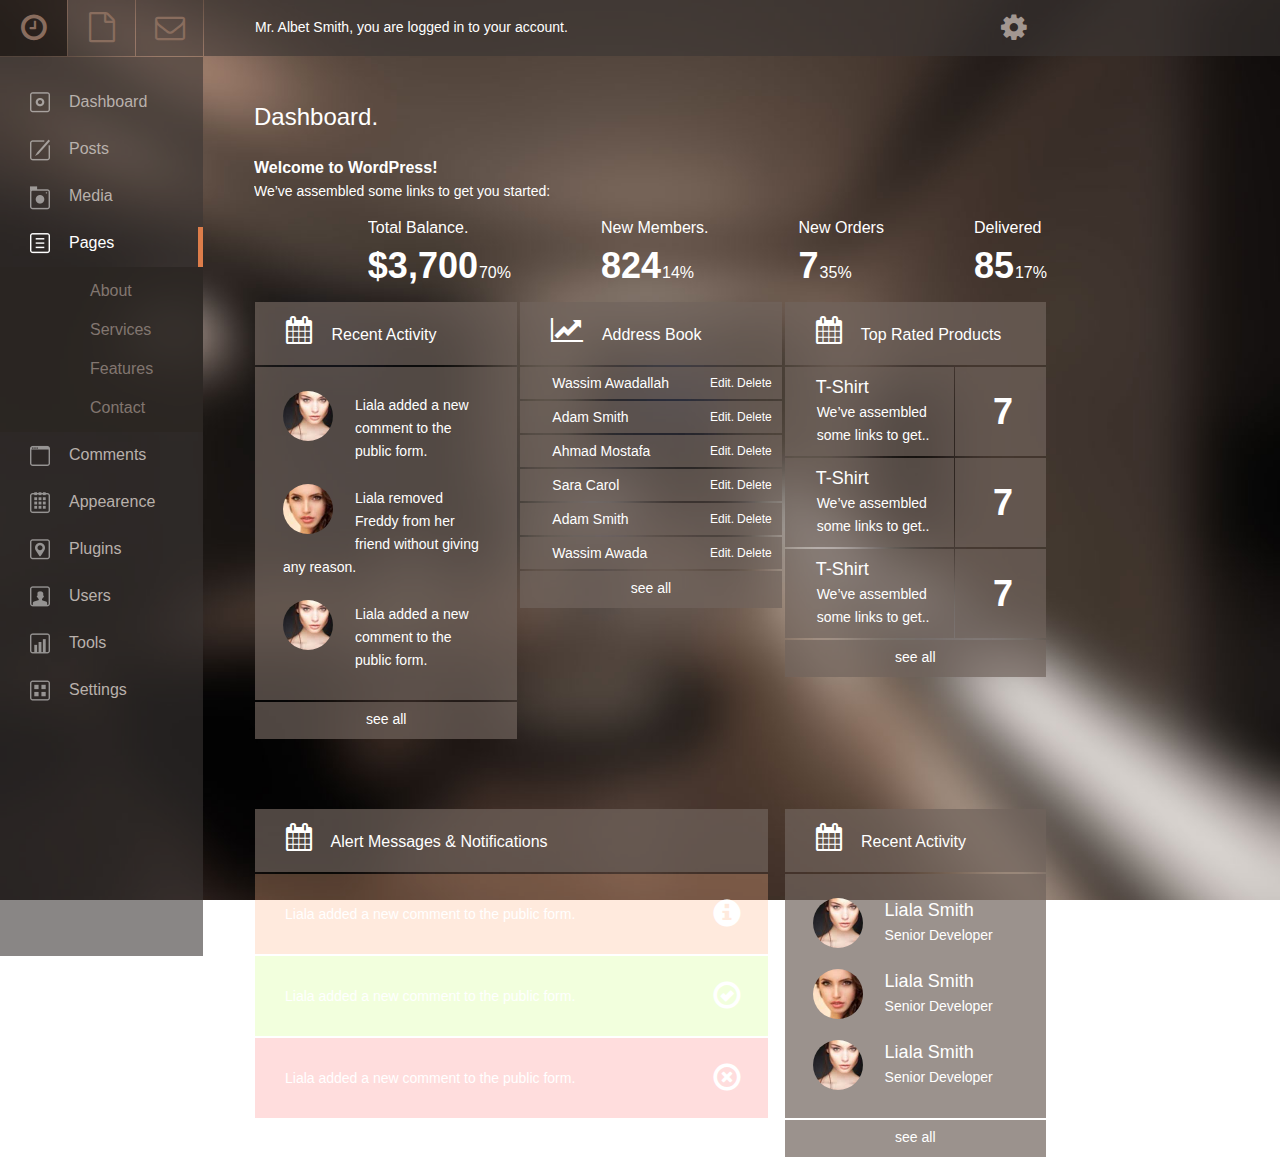
==== commit 43f7b24e: "Fixed width problem for fully responsive model" ====
--- a/index.html
+++ b/index.html
@@ -32,25 +32,25 @@
 			<aside id="aside">
 				<ul class="navAside">
 					<li class="select">
-						<a href="#">Dashboard</a>
-						<ul class="inner-nav">
-							<li><a href="#">About</a></li>
-							<li><a href="#">Services</a></li>
-							<li><a href="#">Features</a></li>
-							<li><a href="#">Contact</a></li>
-						</ul>
-					</li>
-					<li class="select">
-						<a href="#">Posts</a>
-						<ul class="inner-nav">
-							<li><a href="#">About</a></li>
-							<li><a href="#">Services</a></li>
-							<li><a href="#">Features</a></li>
-							<li><a href="#">Contact</a></li>
-						</ul>
-					</li>
-					<li class="select">
-						<a href="#">Media</a>
+						<a class="icon-li1" href="#">Dashboard</a>
+						<ul class="inner-nav">
+							<li><a href="#">About</a></li>
+							<li><a href="#">Services</a></li>
+							<li><a href="#">Features</a></li>
+							<li><a href="#">Contact</a></li>
+						</ul>
+					</li>
+					<li class="select">
+						<a  class="icon-li2" href="#">Posts</a>
+						<ul class="inner-nav">
+							<li><a href="#">About</a></li>
+							<li><a href="#">Services</a></li>
+							<li><a href="#">Features</a></li>
+							<li><a href="#">Contact</a></li>
+						</ul>
+					</li>
+					<li class="select">
+						<a class="icon-li3" href="#">Media</a>
 						<ul class="inner-nav">
 							<li><a href="#">About</a></li>
 							<li><a href="#">Services</a></li>
@@ -59,61 +59,61 @@
 						</ul>
 					</li>
 					<li class="select active">
-						<a href="#">Pages</a>
-						<ul class="inner-nav">
-							<li><a href="#">About</a></li>
-							<li><a href="#">Services</a></li>
-							<li><a href="#">Features</a></li>
-							<li><a href="#">Contact</a></li>
-						</ul>
-					</li>
-					<li class="select">
-						<a href="#">Comments</a>
-						<ul class="inner-nav">
-							<li><a href="#">About</a></li>
-							<li><a href="#">Services</a></li>
-							<li><a href="#">Features</a></li>
-							<li><a href="#">Contact</a></li>
-						</ul>
-					</li>
-					<li class="select">
-						<a href="#">Appearence</a>
-						<ul class="inner-nav">
-							<li><a href="#">About</a></li>
-							<li><a href="#">Services</a></li>
-							<li><a href="#">Features</a></li>
-							<li><a href="#">Contact</a></li>
-						</ul>
-					</li>
-					<li class="select">
-						<a href="#">Plugins</a>
-						<ul class="inner-nav">
-							<li><a href="#">About</a></li>
-							<li><a href="#">Services</a></li>
-							<li><a href="#">Features</a></li>
-							<li><a href="#">Contact</a></li>
-						</ul>
-					</li>
-					<li class="select">
-						<a href="#">Users</a>
-						<ul class="inner-nav">
-							<li><a href="#">About</a></li>
-							<li><a href="#">Services</a></li>
-							<li><a href="#">Features</a></li>
-							<li><a href="#">Contact</a></li>
-						</ul>
-					</li>
-					<li class="select">
-						<a href="#">Tools</a>
-						<ul class="inner-nav">
-							<li><a href="#">About</a></li>
-							<li><a href="#">Services</a></li>
-							<li><a href="#">Features</a></li>
-							<li><a href="#">Contact</a></li>
-						</ul>
-					</li>
-					<li class="select">
-						<a href="#">Settings</a>
+						<a class="icon-li4" href="#">Pages</a>
+						<ul class="inner-nav">
+							<li><a href="#">About</a></li>
+							<li><a href="#">Services</a></li>
+							<li><a href="#">Features</a></li>
+							<li><a href="#">Contact</a></li>
+						</ul>
+					</li>
+					<li class="select">
+						<a class="icon-li5" href="#">Comments</a>
+						<ul class="inner-nav">
+							<li><a href="#">About</a></li>
+							<li><a href="#">Services</a></li>
+							<li><a href="#">Features</a></li>
+							<li><a href="#">Contact</a></li>
+						</ul>
+					</li>
+					<li class="select">
+						<a class="icon-li6" href="#">Appearence</a>
+						<ul class="inner-nav">
+							<li><a href="#">About</a></li>
+							<li><a href="#">Services</a></li>
+							<li><a href="#">Features</a></li>
+							<li><a href="#">Contact</a></li>
+						</ul>
+					</li>
+					<li class="select">
+						<a class="icon-li7" href="#">Plugins</a>
+						<ul class="inner-nav">
+							<li><a href="#">About</a></li>
+							<li><a href="#">Services</a></li>
+							<li><a href="#">Features</a></li>
+							<li><a href="#">Contact</a></li>
+						</ul>
+					</li>
+					<li class="select">
+						<a class="icon-li8" href="#">Users</a>
+						<ul class="inner-nav">
+							<li><a href="#">About</a></li>
+							<li><a href="#">Services</a></li>
+							<li><a href="#">Features</a></li>
+							<li><a href="#">Contact</a></li>
+						</ul>
+					</li>
+					<li class="select">
+						<a class="icon-li9" href="#">Tools</a>
+						<ul class="inner-nav">
+							<li><a href="#">About</a></li>
+							<li><a href="#">Services</a></li>
+							<li><a href="#">Features</a></li>
+							<li><a href="#">Contact</a></li>
+						</ul>
+					</li>
+					<li class="select">
+						<a class="icon-li10" href="#">Settings</a>
 						<ul class="inner-nav">
 							<li><a href="#">About</a></li>
 							<li><a href="#">Services</a></li>
--- a/css/main.css
+++ b/css/main.css
@@ -263,7 +263,7 @@
   border-radius: 0;
   height: auto; }
 
-.sliderRangeWH .some {
+.sliderRangeWH .preRange {
   width: 55%;
   height: auto;
   background: #dd7d4a;
@@ -271,7 +271,7 @@
   left: 1px;
   top: 1px;
   bottom: 1px; }
-  .sliderRangeWH .some:after {
+  .sliderRangeWH .preRange:after {
     height: auto;
     width: 10px;
     background: red; }
@@ -422,9 +422,8 @@
           border: none; }
 
 #content {
-  padding: 49px 0 0 254px;
-  max-width: 1369px;
-  margin: 0; }
+  padding: 49px 233px 0 254px;
+  margin: 0 auto; }
   #content .hedaerPage {
     overflow: hidden;
     margin: 0 0 15px 0; }
@@ -635,76 +634,74 @@
           padding: 0;
           line-height: 27px;
           font-weight: normal; }
-  #content form {
-    max-width: 1089px; }
-    #content form input, #content form textarea {
-      background-color: transparent;
-      border: 1px solid #9c918a;
-      border-radius: 1px;
-      font-size: 14px;
-      line-height: 23px;
-      color: #fff; }
-    #content form input[type='text'] {
-      width: 100%;
-      margin: 0 0 20px 0;
-      padding: 7px 15px 9px; }
-    #content form textarea {
-      width: 100%;
-      height: 259px;
-      margin: -1px 0 21px 0;
-      padding: 15px; }
-    #content form #publish-btn {
-      padding: 7px 26px 8px;
-      margin: 0 10px 20px 0;
-      color: rgba(255, 255, 255, 0.6); }
-    #content form #save-btn {
-      padding: 7px 17px 8px;
-      margin: 0 0 20px 0;
-      color: rgba(255, 255, 255, 0.6); }
-    #content form #publish-btn:hover, #content form #save-btn:hover {
-      color: white;
-      border-color: white;
-      -ms-box-shadow: inset, 0px, 5px, 4px, #635349;
-      -o-box-shadow: inset, 0px, 5px, 4px, #635349;
-      box-shadow: inset, 0px, 5px, 4px, #635349; }
-    #content form .text-edit {
-      list-style: none;
-      margin: 0;
-      padding: 14px 29px 11px;
-      border: 1px solid #9c918a; }
-      #content form .text-edit li {
-        display: inline-block;
-        margin: 0 12px 0 0;
-        padding: 0; }
-        #content form .text-edit li a {
-          display: block;
-          width: 16px;
-          height: 16px;
-          background: url(../images/icon_instrument1.png) no-repeat 0 0;
-          outline: none;
+  #content form input, #content form textarea {
+    background-color: transparent;
+    border: 1px solid #9c918a;
+    border-radius: 1px;
+    font-size: 14px;
+    line-height: 23px;
+    color: #fff; }
+  #content form input[type='text'] {
+    width: 100%;
+    margin: 0 0 20px 0;
+    padding: 7px 15px 9px; }
+  #content form textarea {
+    width: 100%;
+    height: 259px;
+    margin: -1px 0 21px 0;
+    padding: 15px; }
+  #content form #publish-btn {
+    padding: 7px 26px 8px;
+    margin: 0 10px 20px 0;
+    color: rgba(255, 255, 255, 0.6); }
+  #content form #save-btn {
+    padding: 7px 17px 8px;
+    margin: 0 0 20px 0;
+    color: rgba(255, 255, 255, 0.6); }
+  #content form #publish-btn:hover, #content form #save-btn:hover {
+    color: white;
+    border-color: white;
+    -ms-box-shadow: inset 0px, 5px, 4px, #635349;
+    -o-box-shadow: inset 0px, 5px, 4px, #635349;
+    box-shadow: inset 0px, 5px, 4px, #635349; }
+  #content form .text-edit {
+    list-style: none;
+    margin: 0;
+    padding: 14px 29px 11px;
+    border: 1px solid #9c918a; }
+    #content form .text-edit li {
+      display: inline-block;
+      margin: 0 12px 0 0;
+      padding: 0; }
+      #content form .text-edit li a {
+        display: block;
+        width: 16px;
+        height: 16px;
+        background: url(../images/icon_instrument1.png) no-repeat 0 0;
+        outline: none;
+        text-decoration: none;
+        opacity: 0.8; }
+        #content form .text-edit li a:hover {
           text-decoration: none;
-          opacity: 0.8; }
-          #content form .text-edit li a:hover {
-            text-decoration: none;
-            opacity: 1; }
-        #content form .text-edit li .icon-instrument2 {
-          background: url(../images/icon_instrument2.png) no-repeat 0 0; }
-        #content form .text-edit li .icon-instrument3 {
-          background: url(../images/icon_instrument3.png) no-repeat 0 0; }
-        #content form .text-edit li .icon-instrument4 {
-          background: url(../images/icon_instrument4.png) no-repeat 0 0; }
-        #content form .text-edit li .icon-instrument5 {
-          background: url(../images/icon_instrument5.png) no-repeat 0 0; }
-        #content form .text-edit li .icon-instrument6 {
-          background: url(../images/icon_instrument6.png) no-repeat 0 0; }
-        #content form .text-edit li .icon-instrument7 {
-          background: url(../images/icon_instrument7.png) no-repeat 0 0; }
-        #content form .text-edit li .icon-instrument8 {
-          background: url(../images/icon_instrument8.png) no-repeat 0 0; }
-        #content form .text-edit li .icon-instrument9 {
-          background: url(../images/icon_instrument9.png) no-repeat 0 0; }
-        #content form .text-edit li .icon-instrument10 {
-          background: url(../images/icon_instrument10.png) no-repeat 0 0; }
+          opacity: 1; }
+      #content form .text-edit li .icon-instrument2 {
+        background: url(../images/icon_instrument2.png) no-repeat 0 0; }
+      #content form .text-edit li .icon-instrument3 {
+        background: url(../images/icon_instrument3.png) no-repeat 0 0; }
+      #content form .text-edit li .icon-instrument4 {
+        background: url(../images/icon_instrument4.png) no-repeat 0 0; }
+      #content form .text-edit li .icon-instrument5 {
+        background: url(../images/icon_instrument5.png) no-repeat 0 0; }
+      #content form .text-edit li .icon-instrument6 {
+        background: url(../images/icon_instrument6.png) no-repeat 0 0; }
+      #content form .text-edit li .icon-instrument7 {
+        background: url(../images/icon_instrument7.png) no-repeat 0 0; }
+      #content form .text-edit li .icon-instrument8 {
+        background: url(../images/icon_instrument8.png) no-repeat 0 0; }
+      #content form .text-edit li .icon-instrument9 {
+        background: url(../images/icon_instrument9.png) no-repeat 0 0; }
+      #content form .text-edit li .icon-instrument10 {
+        background: url(../images/icon_instrument10.png) no-repeat 0 0; }
   #content .btnHolder {
     width: 50%;
     font-size: 0; }
@@ -715,7 +712,6 @@
   #content .inputHolder {
     height: 300px; }
   #content .section-posts .form-group {
-    max-width: 1112px;
     margin: 0 0 0 0;
     padding: 0; }
     #content .section-posts .form-group .boxLt {
@@ -723,6 +719,19 @@
       #content .section-posts .form-group .boxLt .dropdown {
         display: inline-block;
         margin: 0 6px 15px 0; }
+        #content .section-posts .form-group .boxLt .dropdown .dropdown-menu {
+          padding: 5px 0;
+          margin: 2px 0 0;
+          background-color: #70645d;
+          border: 0;
+          border-radius: 1px;
+          box-shadow: 0 6px 12px rgba(0, 0, 0, 0.175);
+          background-clip: padding-box; }
+          #content .section-posts .form-group .boxLt .dropdown .dropdown-menu a {
+            color: #b9b1ac; }
+          #content .section-posts .form-group .boxLt .dropdown .dropdown-menu a:hover {
+            color: #fff;
+            background-color: #625851; }
         #content .section-posts .form-group .boxLt .dropdown .a-btn {
           background-color: transparent;
           width: 195px;
@@ -749,10 +758,10 @@
         padding: 8px 21px; }
   #content .section-posts .table-post {
     width: 100%;
-    max-width: 1112px;
     font: 14px/23px Arial, Helvetica Neue, Helvetica, sans-serif;
     border-spacing: 0 1px;
-    padding: 0; }
+    padding: 0;
+    margin: 0 0 39px 0; }
     #content .section-posts .table-post td {
       padding: 5px;
       margin: 0;
@@ -781,18 +790,45 @@
     #content .section-posts .table-post thead {
       padding: 0;
       margin: 0;
-      background-color: red;
       font: 14px/23px Arial, Helvetica Neue, Helvetica, sans-serif; }
+      #content .section-posts .table-post thead td {
+        background-color: rgba(112, 100, 93, 0.8); }
     #content .section-posts .table-post tbody {
       padding: 0;
       margin: 0; }
+      #content .section-posts .table-post tbody td {
+        background-color: rgba(112, 100, 93, 0.6); }
+      #content .section-posts .table-post tbody tr:hover td {
+        background-color: rgba(112, 100, 93, 0.4); }
       #content .section-posts .table-post tbody .td-delete .fa {
         font-size: 15px;
         float: none; }
         #content .section-posts .table-post tbody .td-delete .fa:hover, #content .section-posts .table-post tbody .td-delete .fa:focus {
           text-decoration: none; }
+  #content .section-posts .pagination {
+    margin: 0; }
+    #content .section-posts .pagination ul {
+      list-style: none;
+      margin: 0;
+      padding: 0; }
+      #content .section-posts .pagination ul li {
+        padding: 0;
+        margin: 0;
+        float: left;
+        min-width: 34px; }
+        #content .section-posts .pagination ul li a {
+          display: block;
+          line-height: 35px;
+          padding: 0 10px;
+          color: #fff;
+          border: 1px solid #9c918a; }
+      #content .section-posts .pagination ul li + li {
+        margin-left: -1px; }
+      #content .section-posts .pagination ul .prev a {
+        padding: 0 9px 0 13px; }
+      #content .section-posts .pagination ul .next a {
+        padding: 0 25px 0 25px; }
   #content .section-posts .form-group {
-    max-width: 1112px;
     margin: 0 0 0 0;
     padding: 0; }
     #content .section-posts .form-group .boxLt {
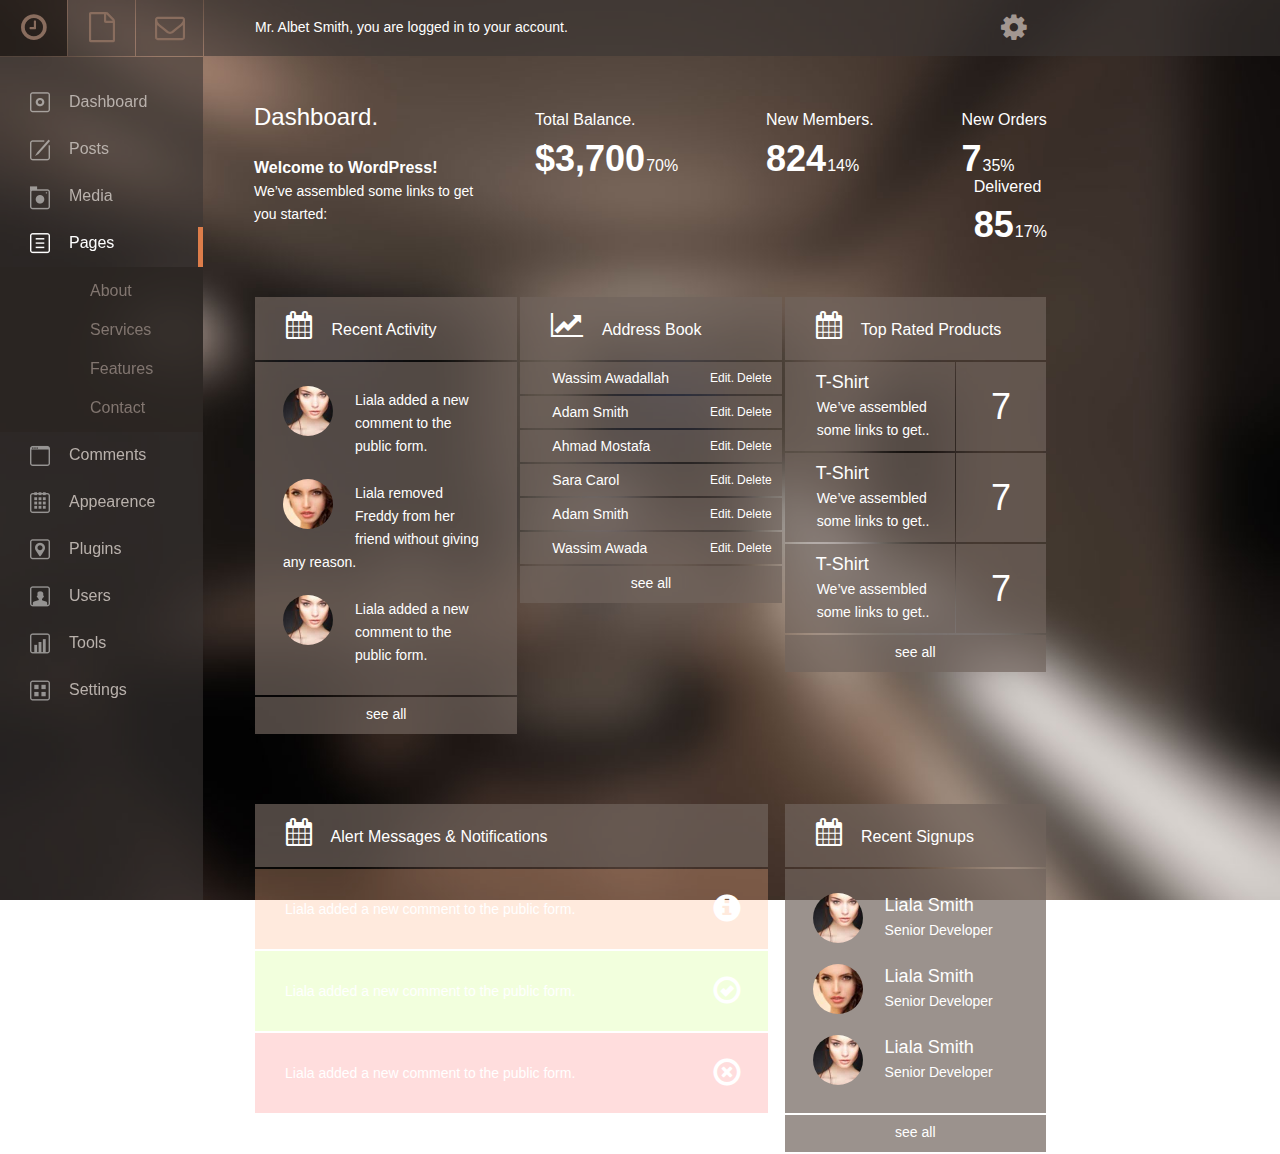
==== commit d5087127: "finish 3&4 pages, fixes bugs" ====
--- a/index.html
+++ b/index.html
@@ -264,7 +264,7 @@
 					<table>
 						<thead>
 							<tr>
-								<td colspan="2"><i class="fa fa-calendar"></i> Recent Activity</td>
+								<td colspan="2"><i class="fa fa-calendar"></i> Recent Signups</td>
 							</tr>
 						</thead>
 						<tfoot class="text-center">
--- a/css/main.css
+++ b/css/main.css
@@ -27,13 +27,21 @@
 
 .a-btn {
   display: inline-block;
+  vertical-align: top;
+  margin: 5px 7px;
   padding: 9px 30px;
   border-radius: 2px;
   font: 14px/23px Arial, Helvetica Neue, Helvetica, sans-serif;
   color: #fff;
-  margin-bottom: 10px; }
+  cursor: pointer;
+  -webkit-user-select: none;
+  -moz-user-select: none;
+  -ms-user-select: none; }
   .a-btn:hover {
     color: #fff; }
+  .a-btn:focus {
+    color: #fff;
+    text-decoration: none; }
   .a-btn.a-btn-orange {
     background: #9c918a; }
   .a-btn.a-btn-light-orange {
@@ -123,13 +131,47 @@
     .a-btn.a-btn-danger:hover {
       background: #a00; }
 
+.a-btn-group {
+  position: relative;
+  display: inline-block;
+  vertical-align: top;
+  font-size: 0;
+  border: 1px solid #9c918a;
+  border-radius: 2px;
+  line-height: 0; }
+  .a-btn-group .a-btn {
+    padding: 10px 25px 9px;
+    border: 0;
+    margin: 0;
+    border-right: 1px solid #9c918a;
+    border-radius: 0; }
+    .a-btn-group .a-btn:last-child {
+      border: 0; }
+    .a-btn-group .a-btn:hover {
+      background: rgba(28, 23, 20, 0.8); }
+  .a-btn-group .active {
+    background: rgba(28, 23, 20, 0.8); }
+
+.input {
+  background-color: transparent;
+  border: 1px solid #9c918a;
+  border-radius: 2px;
+  font: 14px/23px Arial, Helvetica Neue, Helvetica, sans-serif;
+  color: #fff;
+  display: inline-block;
+  vertical-align: top; }
+
 .checkbox {
-  display: none; }
+  display: none;
+  -webkit-user-select: none;
+  -moz-user-select: none;
+  -ms-user-select: none; }
   .checkbox + label {
     cursor: pointer;
     position: relative;
     width: 21px;
     height: 20px;
+    margin: 3px;
     border: 1px solid #9c918a;
     border-radius: 2px;
     -ms-box-shadow: inset 0px 2px 0px 0px rgba(255, 255, 255, 0.05), 0px 2px 0px 0px rgba(66, 58, 53, 0.2);
@@ -150,12 +192,16 @@
     background: #b8e1c3; }
 
 .radio {
-  display: none; }
+  display: none;
+  -webkit-user-select: none;
+  -moz-user-select: none;
+  -ms-user-select: none; }
   .radio + label {
     cursor: pointer;
     position: relative;
     width: 20px;
     height: 20px;
+    margin: 1px;
     border: 1px solid #9c918a;
     border-radius: 50%;
     -ms-box-shadow: inset 0px 2px 0px 0px rgba(255, 255, 255, 0.05), 0px 2px 0px 0px rgba(66, 58, 53, 0.2);
@@ -176,6 +222,9 @@
     background: #b8e1c3; }
 
 .switch {
+  -webkit-user-select: none;
+  -moz-user-select: none;
+  -ms-user-select: none;
   display: none; }
   .switch.switch:checked + label:before {
     right: 0;
@@ -187,6 +236,7 @@
     cursor: pointer;
     width: 70px;
     height: 28px;
+    margin: 8px;
     padding: 0;
     border: 1px solid #9c918a;
     border-radius: 2px;
@@ -217,7 +267,8 @@
 .ui-widget-content {
   border: 1px solid #9c918a;
   height: 11px;
-  background: transparent; }
+  background: transparent;
+  margin: 16px 8px 20px 8px; }
 
 .slider .ui-widget-header {
   background: #b8e1c3;
@@ -256,7 +307,7 @@
   box-shadow: inset 0px 2px 0px 0px rgba(255, 255, 255, 0.05), 0px 2px 0px 0px rgba(66, 58, 53, 0.2); }
 
 .sliderRangeWH .ui-widget-header {
-  background: #5c514a;
+  background: rgba(10, 10, 10, 0.5);
   left: 1px;
   top: 1px;
   bottom: 1px;
@@ -264,7 +315,6 @@
   height: auto; }
 
 .sliderRangeWH .preRange {
-  width: 55%;
   height: auto;
   background: #dd7d4a;
   position: absolute;
@@ -286,6 +336,42 @@
   right: 2px;
   height: auto;
   border-radius: 0; }
+
+.dropdown {
+  display: inline-block;
+  vertical-align: top;
+  color: #c5c4c3;
+  margin: 10px;
+  -webkit-user-select: none;
+  -moz-user-select: none;
+  -ms-user-select: none; }
+  .dropdown .dropdown-toggle {
+    text-decoration: none;
+    margin: 0;
+    padding: 10px 17px 9px 19px; }
+    .dropdown .dropdown-toggle .title-drop {
+      margin-right: 57px; }
+    .dropdown .dropdown-toggle .fa {
+      font-size: 19px; }
+  .dropdown .dropdown-menu {
+    width: 100%;
+    margin: 0;
+    border-radius: 2px;
+    background: transparent;
+    border: 1px solid #9c918a;
+    padding: 0; }
+    .dropdown .dropdown-menu.opaque {
+      background: #3b3633; }
+    .dropdown .dropdown-menu li {
+      border-top: 1px solid #9c918a; }
+      .dropdown .dropdown-menu li:first-child {
+        border-top: 0; }
+    .dropdown .dropdown-menu a {
+      color: #c5c4c3;
+      padding: 10px 18px; }
+      .dropdown .dropdown-menu a:hover {
+        color: #c5c4c3;
+        background: rgba(67, 58, 53, 0.5); }
 
 #wrapper {
   height: 100%; }
@@ -304,20 +390,23 @@
     #header a:hover {
       background: rgba(28, 23, 20, 0.8); }
   #header .buttons {
-    float: left; }
+    position: fixed;
+    z-index: 1500; }
   #header .holder {
     overflow: hidden;
     font: 14px/23px Arial, Helvetica Neue, Helvetica, sans-serif;
     color: #fff;
     background: rgba(59, 54, 51, 0.6);
-    padding-right: 233px; }
+    padding-right: 233px;
+    margin-left: 204px; }
     #header .holder p {
       float: left;
       padding: 16px 51px 7px; }
     #header .holder .dropdown {
       position: static;
       float: right;
-      cursor: pointer; }
+      cursor: pointer;
+      margin: 0; }
       #header .holder .dropdown a {
         margin-right: 0;
         background: none;
@@ -327,18 +416,23 @@
       #header .holder .dropdown.open {
         background: rgba(28, 23, 20, 0.8); }
       #header .holder .dropdown .dropdown-menu {
+        min-width: 167px;
         border: 0 none;
         border-radius: 0;
         box-shadow: unset;
         left: auto;
         margin: 0;
-        padding: 0;
+        padding: 11px 0 15px 27px;
         right: 233px;
         top: auto;
+        width: auto;
         background: rgba(28, 23, 20, 0.8); }
+        #header .holder .dropdown .dropdown-menu li {
+          border: 0; }
         #header .holder .dropdown .dropdown-menu a {
           font: 16px/47px Arial, Helvetica Neue, Helvetica, sans-serif;
-          width: 100%; }
+          width: 100%;
+          padding: 0; }
           #header .holder .dropdown .dropdown-menu a:hover {
             border-right: 5px solid #dd7d4a; }
 
@@ -350,8 +444,8 @@
   width: 203px;
   margin: 1px 1px 0 0;
   padding: 0;
-  position: absolute;
-  top: 0;
+  position: fixed;
+  top: 56px;
   bottom: 0;
   left: 0;
   background-color: rgba(59, 54, 51, 0.6); }
@@ -425,10 +519,11 @@
   padding: 49px 233px 0 254px;
   margin: 0 auto; }
   #content .hedaerPage {
-    overflow: hidden;
     margin: 0 0 15px 0; }
     #content .hedaerPage .pageCaption {
-      float: left; }
+      display: inline-block;
+      width: 30%;
+      margin: 0 -4px 0 0; }
       #content .hedaerPage .pageCaption h1 {
         margin: 0 0 7px 0;
         padding: 0;
@@ -440,13 +535,15 @@
         font-size: 16px;
         font-weight: bold; }
     #content .hedaerPage .mainFacts {
-      float: right;
-      overflow: hidden;
-      padding: 6px 0 0 0; }
+      display: inline-block;
+      width: 70%;
+      padding: 6px 0 0 0;
+      text-align: right;
+      vertical-align: top; }
       #content .hedaerPage .mainFacts .monitoring {
         text-align: left;
-        float: left;
-        margin: 0 0 0 90px; }
+        display: inline-block;
+        margin: 0 0 0 84px; }
         #content .hedaerPage .mainFacts .monitoring:first-child {
           margin: 0; }
         #content .hedaerPage .mainFacts .monitoring h3 {
@@ -463,7 +560,7 @@
           line-height: 1; }
   #content .tableHolder {
     font-size: 0;
-    margin-bottom: 66px; }
+    margin: 51px 0 66px; }
   #content table {
     width: 33.333333%;
     display: inline-table;
@@ -507,9 +604,11 @@
         display: block;
         margin-bottom: 9px; }
       #content table tbody .num {
-        padding: 0 33px 0 38px;
-        font: 36px/normal Arial, Helvetica Neue, Helvetica, sans-serif;
-        font-weight: bold; }
+        font-weight: bold;
+        padding: 0;
+        width: 90px;
+        text-align: center;
+        font: 36px/normal Arial, Helvetica Neue, Helvetica, sans-serif; }
     #content table td {
       color: #fff;
       padding: 0 10px 0 32px;
@@ -556,27 +655,71 @@
   #content .alarm {
     background: rgba(255, 143, 143, 0.3); }
   #content .sectionPage {
-    padding: 38px 0 0 0; }
+    padding-top: 17px;
+    font-size: 0; }
+    #content .sectionPage.graphs {
+      padding-top: 37px; }
+  #content .box-inner {
+    display: inline-block;
+    vertical-align: top;
+    text-align: left;
+    margin: 1px;
+    background: rgba(112, 100, 93, 0.5); }
+    #content .box-inner.buttons {
+      width: 60.7%;
+      padding: 42px 42px 51px; }
+    #content .box-inner.inputs {
+      width: 38.9%;
+      padding: 42px 56px 47px;
+      font: 14px/23px Arial, Helvetica Neue, Helvetica, sans-serif; }
+    #content .box-inner.full {
+      display: block;
+      margin: 1px;
+      padding-top: 20px; }
+      #content .box-inner.full .maindrop {
+        padding: 3px 39px 241px;
+        display: inline-block;
+        vertical-align: top; }
+      #content .box-inner.full .buttongroup {
+        padding: 13px 1px 241px;
+        display: inline-block;
+        vertical-align: top; }
+      #content .box-inner.full .opaquedrop {
+        padding: 3px 39px 241px;
+        display: inline-block;
+        vertical-align: top; }
+    #content .box-inner .checkboxes {
+      padding: 16px 5px 0;
+      display: inline-block;
+      vertical-align: top; }
+    #content .box-inner .radioBtns {
+      padding: 19px 6px 0;
+      display: inline-block;
+      vertical-align: top; }
+    #content .box-inner .sliders {
+      padding-right: 11px; }
   #content .box-holder {
     display: inline-block;
-    vertical-align: top;
-    padding: 0 16px 30px 0; }
+    vertical-align: top; }
+    #content .box-holder.caption {
+      display: block; }
     #content .box-holder.lg {
-      width: 66.5%;
-      max-width: 738px; }
+      min-width: 66.667%;
+      padding: 0 19px 0 0; }
     #content .box-holder.sm {
-      width: 33.5%;
-      max-width: 370px;
+      min-width: 33.333%;
       padding: 0 0 30px 0; }
     #content .box-holder > h3 {
-      margin: 0 0 2px 0;
+      margin: 1px;
       padding: 23px 30px 23px 76px;
       background: rgba(112, 100, 93, 0.5) url(../images/icon_head.png) no-repeat 30px 20px;
-      font-size: 16px; }
+      font-size: 16px;
+      text-align: left; }
     #content .box-holder .box-content {
       background-color: rgba(112, 100, 93, 0.5);
-      padding: 32px 30px 27px 30px;
-      min-height: 299px; }
+      padding: 32px 30px 27px 29px;
+      min-height: 299px;
+      margin: 1px; }
       #content .box-holder .box-content img {
         display: block;
         height: auto; }
@@ -703,143 +846,145 @@
       #content form .text-edit li .icon-instrument10 {
         background: url(../images/icon_instrument10.png) no-repeat 0 0; }
   #content .btnHolder {
-    width: 50%;
-    font-size: 0; }
-    #content .btnHolder .btnHolderInner {
-      max-width: 20%;
-      display: inline-block;
-      padding: 47px 17px 55px; }
+    font-size: 0;
+    max-width: 20%;
+    display: inline-block; }
   #content .inputHolder {
     height: 300px; }
-  #content .section-posts .form-group {
-    margin: 0 0 0 0;
-    padding: 0; }
-    #content .section-posts .form-group .boxLt {
-      float: left; }
-      #content .section-posts .form-group .boxLt .dropdown {
-        display: inline-block;
-        margin: 0 6px 15px 0; }
-        #content .section-posts .form-group .boxLt .dropdown .dropdown-menu {
-          padding: 5px 0;
-          margin: 2px 0 0;
-          background-color: #70645d;
-          border: 0;
-          border-radius: 1px;
-          box-shadow: 0 6px 12px rgba(0, 0, 0, 0.175);
-          background-clip: padding-box; }
-          #content .section-posts .form-group .boxLt .dropdown .dropdown-menu a {
-            color: #b9b1ac; }
-          #content .section-posts .form-group .boxLt .dropdown .dropdown-menu a:hover {
-            color: #fff;
-            background-color: #625851; }
-        #content .section-posts .form-group .boxLt .dropdown .a-btn {
-          background-color: transparent;
-          width: 195px;
-          padding: 8px 13px 8px 17px;
-          margin: 0;
-          text-align: left; }
-        #content .section-posts .form-group .boxLt .dropdown .title-dropdw {
-          padding: 0 65px 0 0; }
-        #content .section-posts .form-group .boxLt .dropdown .fa {
-          font-size: 24px;
-          line-height: 15px;
-          vertical-align: middle; }
-      #content .section-posts .form-group .boxLt .a-btn {
-        margin: 0 0 15px 0;
-        padding: 8px 31px; }
-    #content .section-posts .form-group .boxRt {
-      float: right; }
-      #content .section-posts .form-group .boxRt input[type=search] {
-        padding: 8px 13px;
+  #content .section-posts .boxLt {
+    float: left; }
+    #content .section-posts .boxLt .dropdown {
+      margin: 0 6px 16px 0; }
+      #content .section-posts .boxLt .dropdown .dropdown-menu {
+        box-shadow: 0 6px 12px rgba(0, 0, 0, 0.175); }
+      #content .section-posts .boxLt .dropdown .a-btn {
+        background-color: transparent;
         width: 195px;
-        margin: 0 10px 15px 0; }
-      #content .section-posts .form-group .boxRt .a-btn {
-        margin: 0 0 15px 0;
-        padding: 8px 21px; }
-  #content .section-posts .table-post {
+        padding: 8px 13px 8px 17px;
+        margin: 0;
+        text-align: left; }
+      #content .section-posts .boxLt .dropdown .title-dropdw {
+        padding: 0 65px 0 0; }
+      #content .section-posts .boxLt .dropdown .fa {
+        font-size: 24px;
+        line-height: 15px;
+        vertical-align: middle; }
+    #content .section-posts .boxLt .a-btn {
+      margin: 0 0 14px;
+      padding: 8px 31px; }
+  #content .section-posts .boxRt {
+    float: right; }
+    #content .section-posts .boxRt input[type=search] {
+      padding: 8px 13px;
+      width: 195px;
+      margin: 0 10px 16px 0; }
+    #content .section-posts .boxRt .a-btn {
+      margin: 0 0 16px 0;
+      padding: 8px 21px; }
+  #content .table-post {
     width: 100%;
     font: 14px/23px Arial, Helvetica Neue, Helvetica, sans-serif;
     border-spacing: 0 1px;
     padding: 0;
     margin: 0 0 39px 0; }
-    #content .section-posts .table-post td {
+    #content .table-post td {
       padding: 5px;
       margin: 0;
       text-align: left;
       vertical-align: middle;
       height: 63px; }
-    #content .section-posts .table-post .td-choose {
+    #content .table-post .td-choose {
       width: 56px;
       text-align: right; }
-      #content .section-posts .table-post .td-choose label {
+      #content .table-post .td-choose label {
         margin: 8px 4px 0 0; }
-    #content .section-posts .table-post .td-title {
+    #content .table-post .td-title {
       width: 254px; }
-    #content .section-posts .table-post .td-author {
+    #content .table-post .td-author {
       width: 132px; }
-    #content .section-posts .table-post .td-categories {
+    #content .table-post .td-categories {
       width: 147px; }
-    #content .section-posts .table-post .td-tags {
+    #content .table-post .td-tags {
       width: 211px; }
-    #content .section-posts .table-post .td-date {
+    #content .table-post .td-date {
       width: 144px; }
-    #content .section-posts .table-post .td-views {
+    #content .table-post .td-views {
       width: 125px; }
-    #content .section-posts .table-post .td-delete {
+    #content .table-post .td-delete {
       width: 45px; }
-    #content .section-posts .table-post thead {
+    #content .table-post thead {
       padding: 0;
       margin: 0;
       font: 14px/23px Arial, Helvetica Neue, Helvetica, sans-serif; }
-      #content .section-posts .table-post thead td {
+      #content .table-post thead td {
         background-color: rgba(112, 100, 93, 0.8); }
-    #content .section-posts .table-post tbody {
+    #content .table-post tbody {
       padding: 0;
       margin: 0; }
-      #content .section-posts .table-post tbody td {
+      #content .table-post tbody td {
         background-color: rgba(112, 100, 93, 0.6); }
-      #content .section-posts .table-post tbody tr:hover td {
+      #content .table-post tbody tr:hover td {
         background-color: rgba(112, 100, 93, 0.4); }
-      #content .section-posts .table-post tbody .td-delete .fa {
+      #content .table-post tbody .td-delete .fa {
         font-size: 15px;
         float: none; }
-        #content .section-posts .table-post tbody .td-delete .fa:hover, #content .section-posts .table-post tbody .td-delete .fa:focus {
-          text-decoration: none; }
-  #content .section-posts .pagination {
-    margin: 0; }
-    #content .section-posts .pagination ul {
+        #content .table-post tbody .td-delete .fa:hover, #content .table-post tbody .td-delete .fa:focus {
+          text-decoration: none;
+          color: #f00; }
+  #content .feedback {
+    padding-right: 24px; }
+  #content .textHolder {
+    width: 33.333%;
+    display: inline-block;
+    vertical-align: top;
+    margin: 20px 0 0 -4px;
+    padding-right: 30px; }
+    #content .textHolder p {
+      text-align: justify; }
+    #content .textHolder:first-child {
+      margin-left: 0; }
+    #content .textHolder:last-child {
+      padding: 0; }
+  #content .pagination {
+    margin: 0;
+    border: 1px solid #9c918a;
+    border-radius: 2px; }
+    #content .pagination ul {
       list-style: none;
       margin: 0;
       padding: 0; }
-      #content .section-posts .pagination ul li {
+      #content .pagination ul li {
         padding: 0;
         margin: 0;
         float: left;
-        min-width: 34px; }
-        #content .section-posts .pagination ul li a {
+        min-width: 34px;
+        border-right: 1px solid #9c918a; }
+        #content .pagination ul li:last-child {
+          border: 0; }
+        #content .pagination ul li a {
           display: block;
           line-height: 35px;
           padding: 0 10px;
-          color: #fff;
-          border: 1px solid #9c918a; }
-      #content .section-posts .pagination ul li + li {
+          color: #fff; }
+      #content .pagination ul li + li {
         margin-left: -1px; }
-      #content .section-posts .pagination ul .prev a {
+      #content .pagination ul .prev a {
         padding: 0 9px 0 13px; }
-      #content .section-posts .pagination ul .next a {
+      #content .pagination ul .next a {
         padding: 0 25px 0 25px; }
-  #content .section-posts .form-group {
-    margin: 0 0 0 0;
-    padding: 0; }
-    #content .section-posts .form-group .boxLt {
-      float: left; }
-      #content .section-posts .form-group .boxLt .dropdown {
-        display: inline-block;
-        margin: 0 6px 15px 0; }
-        #content .section-posts .form-group .boxLt .dropdown .a-btn {
-          background-color: transparent;
-          width: 195px;
-          padding: 8px 13px 8px 17px;
-          margin: 0;
-          text-align: left; }
+
+.section-posts .form-group {
+  margin: 0 0 0 0;
+  padding: 0; }
+  .section-posts .form-group .boxLt {
+    float: left; }
+    .section-posts .form-group .boxLt .dropdown {
+      display: inline-block;
+      margin: 0 6px 15px 0; }
+      .section-posts .form-group .boxLt .dropdown .a-btn {
+        background-color: transparent;
+        width: 195px;
+        padding: 8px 13px 8px 17px;
+        margin: 0;
+        text-align: left; }
 /*# sourceMappingURL=main.css.map */